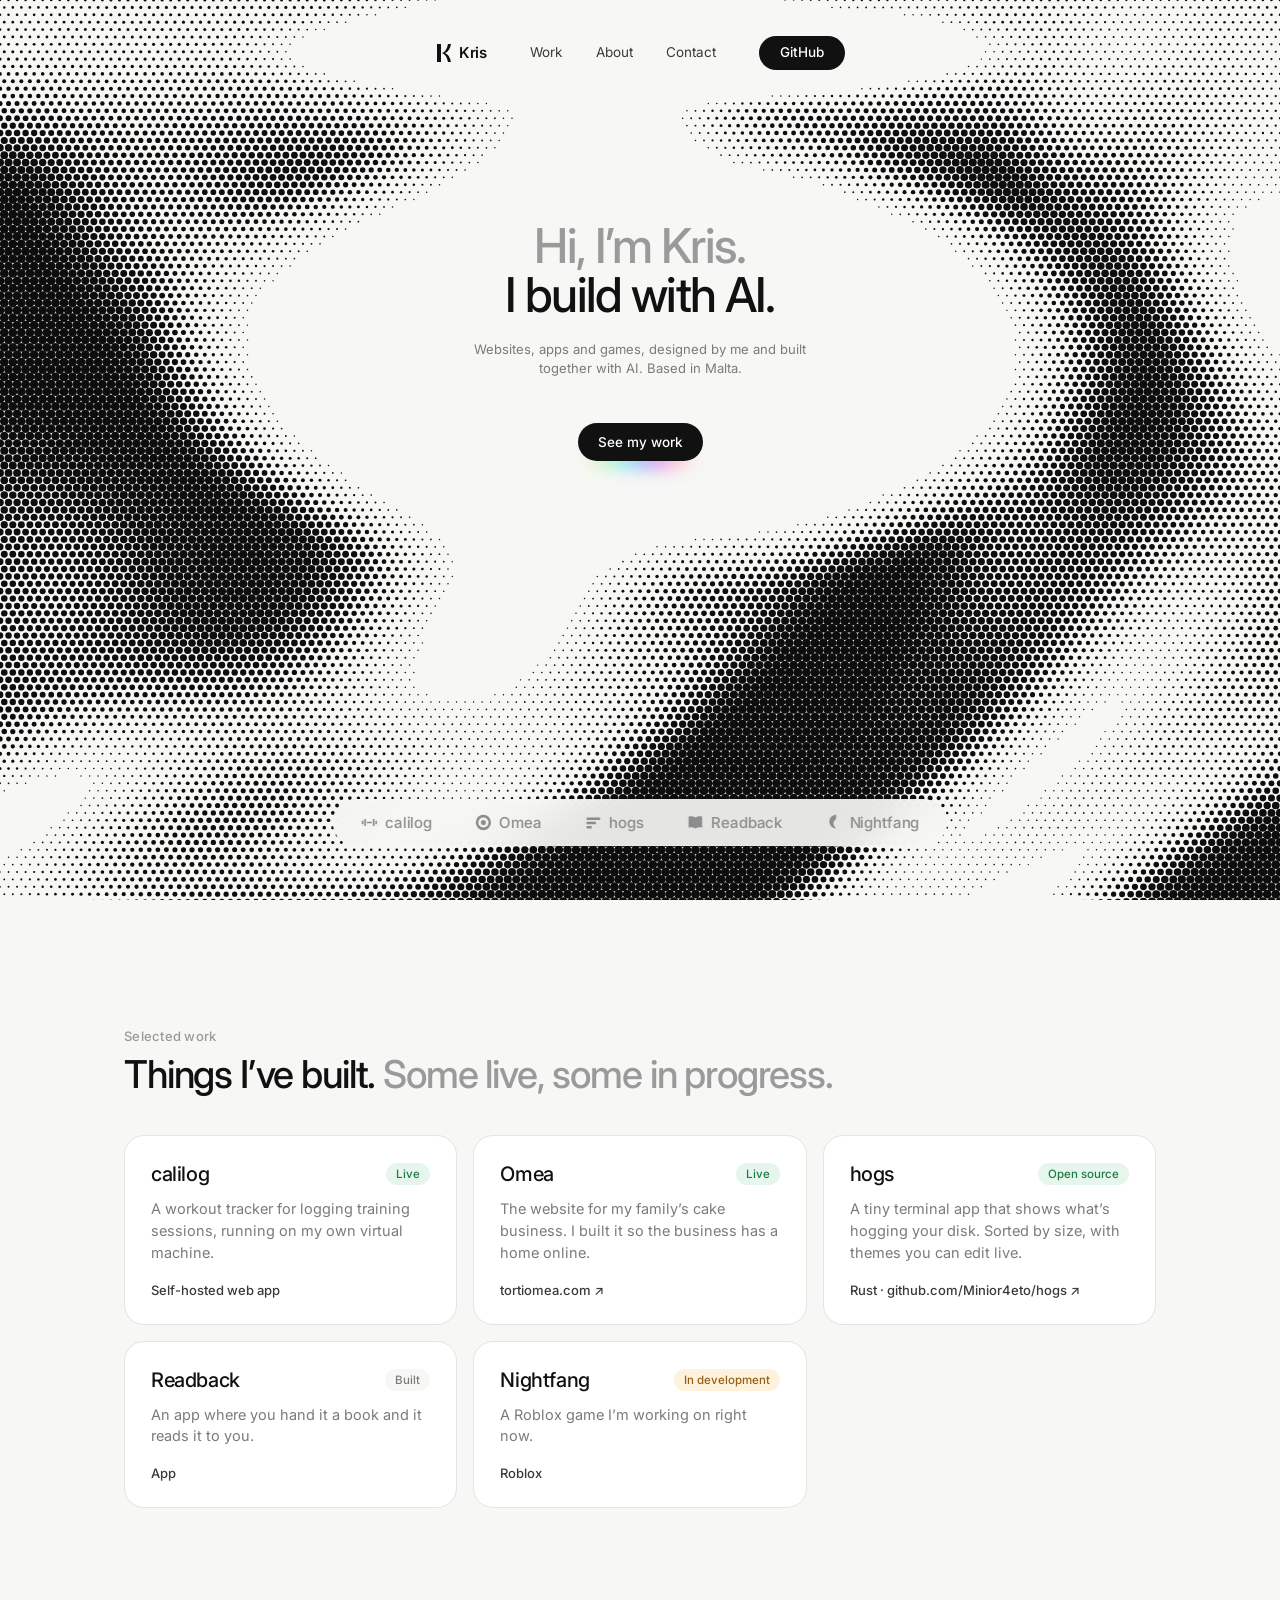
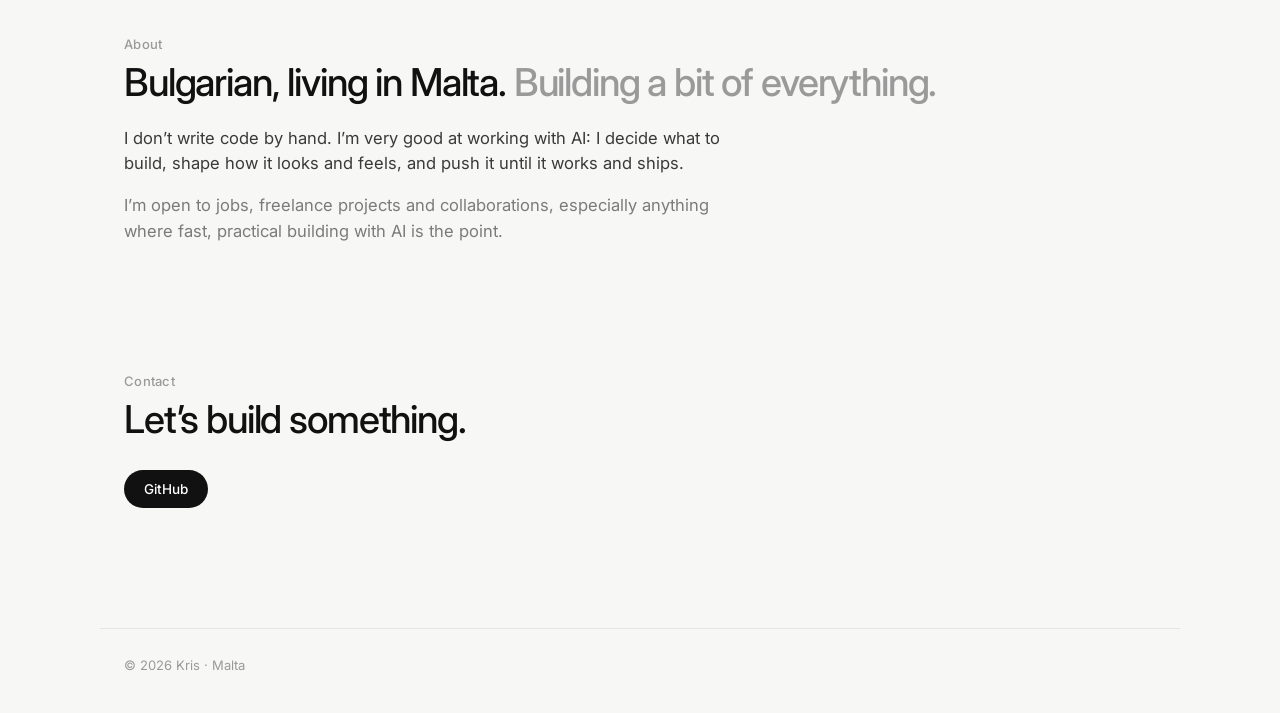
==== index.html @ 2a0b97d4 "Add portfolio landing page Co-Authored-By: Claude Sonnet 5.5 <noreply@anthropic.com> Claude-Session:" ====
<!doctype html>
<html lang="en">
  <head>
    <meta charset="UTF-8" />
    <meta name="viewport" content="width=device-width, initial-scale=1" />
    <meta name="theme-color" content="#f7f7f5" />
    <meta name="description" content="Kris builds websites, apps and games by directing AI. Based in Malta. Projects: calilog, Omea, hogs, Readback, Nightfang." />
    <title>Kris — I build things with AI</title>
    <link rel="preconnect" href="https://fonts.googleapis.com" />
    <link rel="preconnect" href="https://fonts.gstatic.com" crossorigin />
    <link href="https://fonts.googleapis.com/css2?family=Inter:wght@400;500;600&display=swap" rel="stylesheet" />
    <style>
      :root {
        --bg: #f7f7f5;
        --ink: #111111;
        --mute: #9a9a9a;
        --sub: #7b7b7b;
        --line: #e4e4e0;
        --card: #ffffff;
        --dot: #0d0d0d;
      }

      * { box-sizing: border-box; margin: 0; padding: 0; }
      html { scroll-behavior: smooth; }
      body {
        min-width: 320px;
        background: var(--bg);
        color: var(--ink);
        font-family: "Inter", system-ui, sans-serif;
        -webkit-font-smoothing: antialiased;
        text-rendering: optimizeLegibility;
      }
      a { color: inherit; }

      /* ---------- HERO ---------- */
      .hero {
        position: relative;
        height: 100vh;
        min-height: 660px;
        overflow: hidden;
        isolation: isolate;
        background: var(--bg);
      }

      #dots {
        position: absolute;
        inset: 0;
        z-index: 0;
        display: block;
        width: 100%;
        height: 100%;
        pointer-events: none;
      }

      .nav, .copy, .logos { position: relative; z-index: 3; }

      .nav {
        display: flex;
        align-items: center;
        justify-content: center;
        gap: clamp(18px, 2.6vw, 40px);
        padding: 36px 24px 0;
        font-size: 13.5px;
        line-height: 1;
      }

      .brand {
        display: inline-flex;
        align-items: center;
        gap: 8px;
        margin-right: 10px;
        font-size: 15px;
        font-weight: 600;
        letter-spacing: -.01em;
        text-decoration: none;
        white-space: nowrap;
      }
      .brand-mark { width: 16px; height: 18px; fill: currentColor; }

      .nav-links { display: flex; align-items: center; gap: clamp(18px, 2.6vw, 40px); }
      .nav-links a, .pill-link {
        color: #3a3a3a;
        text-decoration: none;
        transition: color .2s ease;
        white-space: nowrap;
      }
      .nav-links a:hover { color: #000; }

      .pill-link {
        margin-left: 10px;
        padding: 10px 21px;
        border-radius: 999px;
        background: var(--ink);
        color: #fff;
        font-weight: 500;
        transition: transform .25s ease, background .25s ease;
      }
      .pill-link:hover { transform: translateY(-1px); background: #000; color: #fff; }

      .copy {
        position: absolute;
        top: 24.5%;
        left: 50%;
        width: min(92vw, 720px);
        transform: translateX(-50%);
        text-align: center;
      }

      h1 {
        font-size: clamp(38px, 3.75vw, 68px);
        font-weight: 500;
        letter-spacing: -.035em;
        line-height: 1.04;
      }
      h1 span { display: block; }
      h1 .muted { color: var(--mute); }

      .subline {
        max-width: 360px;
        margin: 20px auto 0;
        color: var(--sub);
        font-size: clamp(13px, 1.02vw, 15.5px);
        line-height: 1.4;
      }

      .cta {
        position: relative;
        display: inline-block;
        margin-top: clamp(34px, 3.6vw, 52px);
      }
      .cta::before {
        position: absolute;
        right: 10%; bottom: -6px; left: 10%;
        height: 16px;
        border-radius: 50%;
        background: linear-gradient(90deg, #ffcf5a, #7dffa8, #5ad7ff, #9b7bff, #ff6fd8, #ffb36b);
        content: "";
        filter: blur(9px);
        opacity: .85;
        transition: bottom .3s ease, filter .3s ease, opacity .3s ease;
      }
      .cta a {
        position: relative;
        display: inline-flex;
        align-items: center;
        justify-content: center;
        padding: 11px 20px;
        border-radius: 999px;
        background: var(--ink);
        color: #fff;
        font-size: 13.5px;
        font-weight: 500;
        text-decoration: none;
        transition: transform .3s ease, background .3s ease;
      }
      .cta:hover::before { bottom: -9px; filter: blur(12px); opacity: 1; }
      .cta:hover a { transform: translateY(-1px); background: #000; }

      .logos {
        position: absolute;
        bottom: clamp(28px, 6vh, 64px);
        left: 50%;
        transform: translateX(-50%);
        width: max-content;
        max-width: 92vw;
        display: flex;
        flex-wrap: wrap;
        align-items: center;
        justify-content: center;
        gap: 14px clamp(22px, 3.4vw, 48px);
        padding: 14px 28px;
        border-radius: 999px;
        background: rgba(247, 247, 245, .92);
        -webkit-backdrop-filter: blur(6px);
        backdrop-filter: blur(6px);
        color: #8d8d8d;
        font-size: clamp(14px, 1.18vw, 17px);
        font-weight: 500;
        letter-spacing: -.01em;
      }
      .logo-item {
        display: inline-flex;
        align-items: center;
        gap: 7px;
        white-space: nowrap;
        text-decoration: none;
        transition: color .2s ease;
      }
      .logo-item:hover { color: var(--ink); }
      .logo-item svg { width: 17px; height: 17px; fill: currentColor; }

      /* ---------- SECTIONS ---------- */
      section.block {
        max-width: 1080px;
        margin: 0 auto;
        padding: clamp(72px, 10vw, 128px) 24px 0;
      }
      .eyebrow {
        color: var(--mute);
        font-size: 13px;
        font-weight: 500;
        letter-spacing: .02em;
      }
      h2 {
        margin-top: 10px;
        font-size: clamp(28px, 3vw, 44px);
        font-weight: 500;
        letter-spacing: -.03em;
        line-height: 1.08;
      }
      h2 .muted { color: var(--mute); }

      .grid {
        display: grid;
        grid-template-columns: repeat(auto-fill, minmax(300px, 1fr));
        gap: 16px;
        margin-top: 40px;
      }
      .card {
        display: flex;
        flex-direction: column;
        gap: 12px;
        padding: 26px;
        border: 1px solid var(--line);
        border-radius: 20px;
        background: var(--card);
        text-decoration: none;
        transition: transform .25s ease, border-color .25s ease, box-shadow .25s ease;
      }
      a.card:hover { transform: translateY(-3px); border-color: #cfcfca; box-shadow: 0 14px 30px -18px rgba(0,0,0,.25); }
      .card-top { display: flex; align-items: center; justify-content: space-between; gap: 12px; }
      .card h3 { font-size: 20px; font-weight: 500; letter-spacing: -.02em; }
      .tag {
        padding: 4px 10px;
        border-radius: 999px;
        background: var(--bg);
        color: var(--sub);
        font-size: 11.5px;
        font-weight: 500;
        white-space: nowrap;
      }
      .tag.live { background: #e6f6ec; color: #1f7a45; }
      .tag.wip { background: #fff2dc; color: #946014; }
      .card p { color: var(--sub); font-size: 14.5px; line-height: 1.5; }
      .card .meta { margin-top: auto; padding-top: 6px; color: #3a3a3a; font-size: 13px; font-weight: 500; }

      .about-text {
        max-width: 620px;
        margin-top: 22px;
        color: #3a3a3a;
        font-size: clamp(16px, 1.3vw, 19px);
        line-height: 1.55;
      }
      .about-text + .about-text { margin-top: 16px; color: var(--sub); }

      .contact-row { display: flex; flex-wrap: wrap; gap: 12px; margin-top: 30px; }
      .contact-row a {
        padding: 11px 20px;
        border-radius: 999px;
        background: var(--ink);
        color: #fff;
        font-size: 13.5px;
        font-weight: 500;
        text-decoration: none;
        transition: transform .25s ease;
      }
      .contact-row a:hover { transform: translateY(-1px); }
      .contact-row a.ghost { background: transparent; color: var(--ink); border: 1px solid #cfcfca; }

      footer {
        max-width: 1080px;
        margin: clamp(72px, 10vw, 120px) auto 0;
        padding: 28px 24px 40px;
        border-top: 1px solid var(--line);
        color: var(--mute);
        font-size: 13px;
      }

      @media (max-width: 760px) {
        .hero { min-height: 620px; }
        .nav { justify-content: space-between; padding: 22px 18px 0; }
        .nav-links { display: none; }
        .brand { margin-right: 0; }
        .pill-link { margin-left: 0; }
        .copy { top: 20%; }
        .logos { gap: 10px 20px; font-size: 13px; padding: 12px 20px; border-radius: 22px; }
      }
    </style>
  </head>
  <body>
    <main class="hero" id="top">
      <canvas id="dots" aria-hidden="true"></canvas>

      <nav class="nav" aria-label="Main navigation">
        <a class="brand" href="#top" aria-label="Kris home">
          <svg class="brand-mark" viewBox="0 0 16 18" aria-hidden="true">
            <path d="M2 0h4v18H2zM7 9c3-1 5-4 6-9h3c-1 5-3 8-6 9 3 1 5 4 6 9h-3c-1-5-3-8-6-9z" />
          </svg>
          <span>Kris</span>
        </a>
        <div class="nav-links">
          <a href="#work">Work</a>
          <a href="#about">About</a>
          <a href="#contact">Contact</a>
        </div>
        <a class="pill-link" href="https://github.com/Minior4eto" target="_blank" rel="noopener">GitHub</a>
      </nav>

      <section class="copy" aria-labelledby="hero-title">
        <h1 id="hero-title">
          <span class="muted">Hi, I’m Kris.</span>
          <span>I build with AI.</span>
        </h1>
        <p class="subline">Websites, apps and games, designed by me and built together with AI. Based in Malta.</p>
        <div class="cta">
          <a href="#work">See my work</a>
        </div>
      </section>

      <div class="logos" aria-label="Selected projects">
        <a class="logo-item" href="#calilog">
          <svg viewBox="0 0 20 20" aria-hidden="true"><path d="M1 8h2v4H1zm3-2h2v8H4zm3 3h6v2H7zm7-3h2v8h-2zm3 2h2v4h-2z" /></svg>
          <span>calilog</span>
        </a>
        <a class="logo-item" href="#omea">
          <svg viewBox="0 0 20 20" aria-hidden="true"><path d="M10 1a9 9 0 110 18 9 9 0 010-18zm0 3a6 6 0 100 12 6 6 0 000-12zm0 3a3 3 0 110 6 3 3 0 010-6z" /></svg>
          <span>Omea</span>
        </a>
        <a class="logo-item" href="#hogs">
          <svg viewBox="0 0 20 20" aria-hidden="true"><path d="M2 4h16v3H2zm0 5h11v3H2zm0 5h6v3H2z" /></svg>
          <span>hogs</span>
        </a>
        <a class="logo-item" href="#readback">
          <svg viewBox="0 0 20 20" aria-hidden="true"><path d="M2 3q4-1 8 1v13q-4-2-8-1zm16 0q-4-1-8 1v13q4-2 8-1z" /></svg>
          <span>Readback</span>
        </a>
        <a class="logo-item" href="#nightfang">
          <svg viewBox="0 0 20 20" aria-hidden="true"><path d="M12 1a8 8 0 100 16 9 9 0 01-3-8 8 8 0 003-8z" /></svg>
          <span>Nightfang</span>
        </a>
      </div>
    </main>

    <section class="block" id="work" aria-labelledby="work-title">
      <p class="eyebrow">Selected work</p>
      <h2 id="work-title">Things I’ve built. <span class="muted">Some live, some in progress.</span></h2>

      <div class="grid">
        <article class="card" id="calilog">
          <div class="card-top"><h3>calilog</h3><span class="tag live">Live</span></div>
          <p>A workout tracker for logging training sessions, running on my own virtual machine.</p>
          <span class="meta">Self-hosted web app</span>
        </article>

        <a class="card" id="omea" href="https://tortiomea.com" target="_blank" rel="noopener">
          <div class="card-top"><h3>Omea</h3><span class="tag live">Live</span></div>
          <p>The website for my family’s cake business. I built it so the business has a home online.</p>
          <span class="meta">tortiomea.com ↗</span>
        </a>

        <a class="card" id="hogs" href="https://github.com/Minior4eto/hogs" target="_blank" rel="noopener">
          <div class="card-top"><h3>hogs</h3><span class="tag live">Open source</span></div>
          <p>A tiny terminal app that shows what’s hogging your disk. Sorted by size, with themes you can edit live.</p>
          <span class="meta">Rust · github.com/Minior4eto/hogs ↗</span>
        </a>

        <article class="card" id="readback">
          <div class="card-top"><h3>Readback</h3><span class="tag">Built</span></div>
          <p>An app where you hand it a book and it reads it to you.</p>
          <span class="meta">App</span>
        </article>

        <article class="card" id="nightfang">
          <div class="card-top"><h3>Nightfang</h3><span class="tag wip">In development</span></div>
          <p>A Roblox game I’m working on right now.</p>
          <span class="meta">Roblox</span>
        </article>
      </div>
    </section>

    <section class="block" id="about" aria-labelledby="about-title">
      <p class="eyebrow">About</p>
      <h2 id="about-title">Bulgarian, living in Malta. <span class="muted">Building a bit of everything.</span></h2>
      <p class="about-text">I don’t write code by hand. I’m very good at working with AI: I decide what to build, shape how it looks and feels, and push it until it works and ships.</p>
      <p class="about-text">I’m open to jobs, freelance projects and collaborations, especially anything where fast, practical building with AI is the point.</p>
    </section>

    <section class="block" id="contact" aria-labelledby="contact-title">
      <p class="eyebrow">Contact</p>
      <h2 id="contact-title">Let’s build something.</h2>
      <div class="contact-row">
        <a href="https://github.com/Minior4eto" target="_blank" rel="noopener">GitHub</a>
        <!-- Add your email here when ready, for example:
        <a class="ghost" href="mailto:you@example.com">Email me</a> -->
      </div>
    </section>

    <footer>© <span id="year"></span> Kris · Malta</footer>

    <script>
      document.getElementById('year').textContent = new Date().getFullYear();
    </script>
    <script>
      (() => {
        const canvas = document.getElementById('dots');
        const ctx = canvas.getContext('2d');
        const LOOP = 24; // seconds; every wave uses whole multiples of this, so the loop is seamless
        const TAU = Math.PI * 2;

        let W = 0, H = 0, dpr = 1, step = 8, rowStep = 7, cols = 0, rows = 0, maxR = 3.4;
        const pointer = { x: -9999, y: -9999, on: false };

        const clamp = (n, a, b) => Math.max(a, Math.min(b, n));
        const smooth = (a, b, x) => { const t = clamp((x - a) / (b - a), 0, 1); return t * t * (3 - 2 * t); };

        function resize() {
          const rect = canvas.getBoundingClientRect();
          W = Math.max(1, Math.round(rect.width));
          H = Math.max(1, Math.round(rect.height));
          dpr = Math.min(2, window.devicePixelRatio || 1);
          canvas.width = Math.round(W * dpr);
          canvas.height = Math.round(H * dpr);
          step = Math.max(7, W / 150);       // dot spacing (bigger = chunkier dots)
          rowStep = step * .866;             // staggered rows give a honeycomb feel
          maxR = step * .52;                 // biggest dot size
          cols = Math.ceil(W / step) + 1;
          rows = Math.ceil(H / rowStep) + 1;
        }

        function render(time) {
          const a = TAU * (((time % LOOP) + LOOP) % LOOP) / LOOP;
          ctx.setTransform(dpr, 0, 0, dpr, 0, 0);
          ctx.fillStyle = '#f7f7f5';
          ctx.fillRect(0, 0, W, H);
          ctx.fillStyle = '#0d0d0d';

          const aspect = W / H;
          const portrait = H > W;
          // clear zone around the headline so the text stays readable (centre, half-width, half-height)
          const qy = portrait ? .33 : .39;
          const qrx = portrait ? W * .62 : Math.min(W * .30, 430);
          const qry = (portrait ? .17 : .21) * H;

          for (let j = 0; j < rows; j += 1) {
            const y = j * rowStep;
            const ny = y / H;
            const env = .35 + .65 * smooth(.04, .22, ny);   // a little lighter right behind the nav
            const offset = (j % 2) * step * .5;
            for (let i = 0; i < cols; i += 1) {
              const x = i * step + offset;
              const nx = (x / W - .5) * aspect;

              // domain warp makes the bands bend and flow instead of sliding in straight lines
              const wx = nx + .20 * Math.sin(ny * 5 + a);
              const wy = ny + .12 * Math.sin(nx * 4 - a);
              const band =
                .55 * Math.sin(wx * 6 + wy * 5 - a * 2) +
                .30 * Math.sin(wx * 11 - wy * 3 + a * 3) +
                .15 * Math.sin((wx + wy) * 19 - a * 4);
              let v = smooth(-.15, .85, band * .5 + .5 + (band > 0 ? .0 : 0));
              const qd = Math.hypot((x - W / 2) / qrx, (y - qy * H) / qry);
              const nd = Math.hypot((x - W / 2) / (portrait ? W * .6 : 320), (y - 52) / 46);   // clear zone behind the nav
              v = Math.pow(v, 1.15) * env * smooth(.85, 1.35, qd) * smooth(.8, 1.4, nd);

              if (pointer.on) {
                const dx = x - pointer.x, dy = y - pointer.y;
                v += .55 * Math.exp(-(dx * dx + dy * dy) / (2 * 90 * 90)) * env * smooth(.85, 1.35, qd) * smooth(.8, 1.4, nd);
              }

              const r = maxR * clamp(v, 0, 1);
              if (r < .7) continue;
              ctx.beginPath();
              ctx.arc(x, y, r, 0, TAU);
              ctx.fill();
            }
          }
        }

        const still = window.matchMedia('(prefers-reduced-motion: reduce)').matches;
        window.addEventListener('resize', () => { resize(); if (still) render(8); }, { passive: true });
        window.addEventListener('pointermove', (e) => {
          const rect = canvas.getBoundingClientRect();
          pointer.x = e.clientX - rect.left;
          pointer.y = e.clientY - rect.top;
          pointer.on = pointer.y >= 0 && pointer.y <= rect.height;
        }, { passive: true });
        window.addEventListener('pointerleave', () => { pointer.on = false; });

        resize();
        const start = performance.now();
        const frame = (now) => {
          render((now - start) / 1000);
          window.requestAnimationFrame(frame);
        };
        window.__render = render;
        if (still) render(8); else window.requestAnimationFrame(frame);
      })();
    </script>
  </body>
</html>
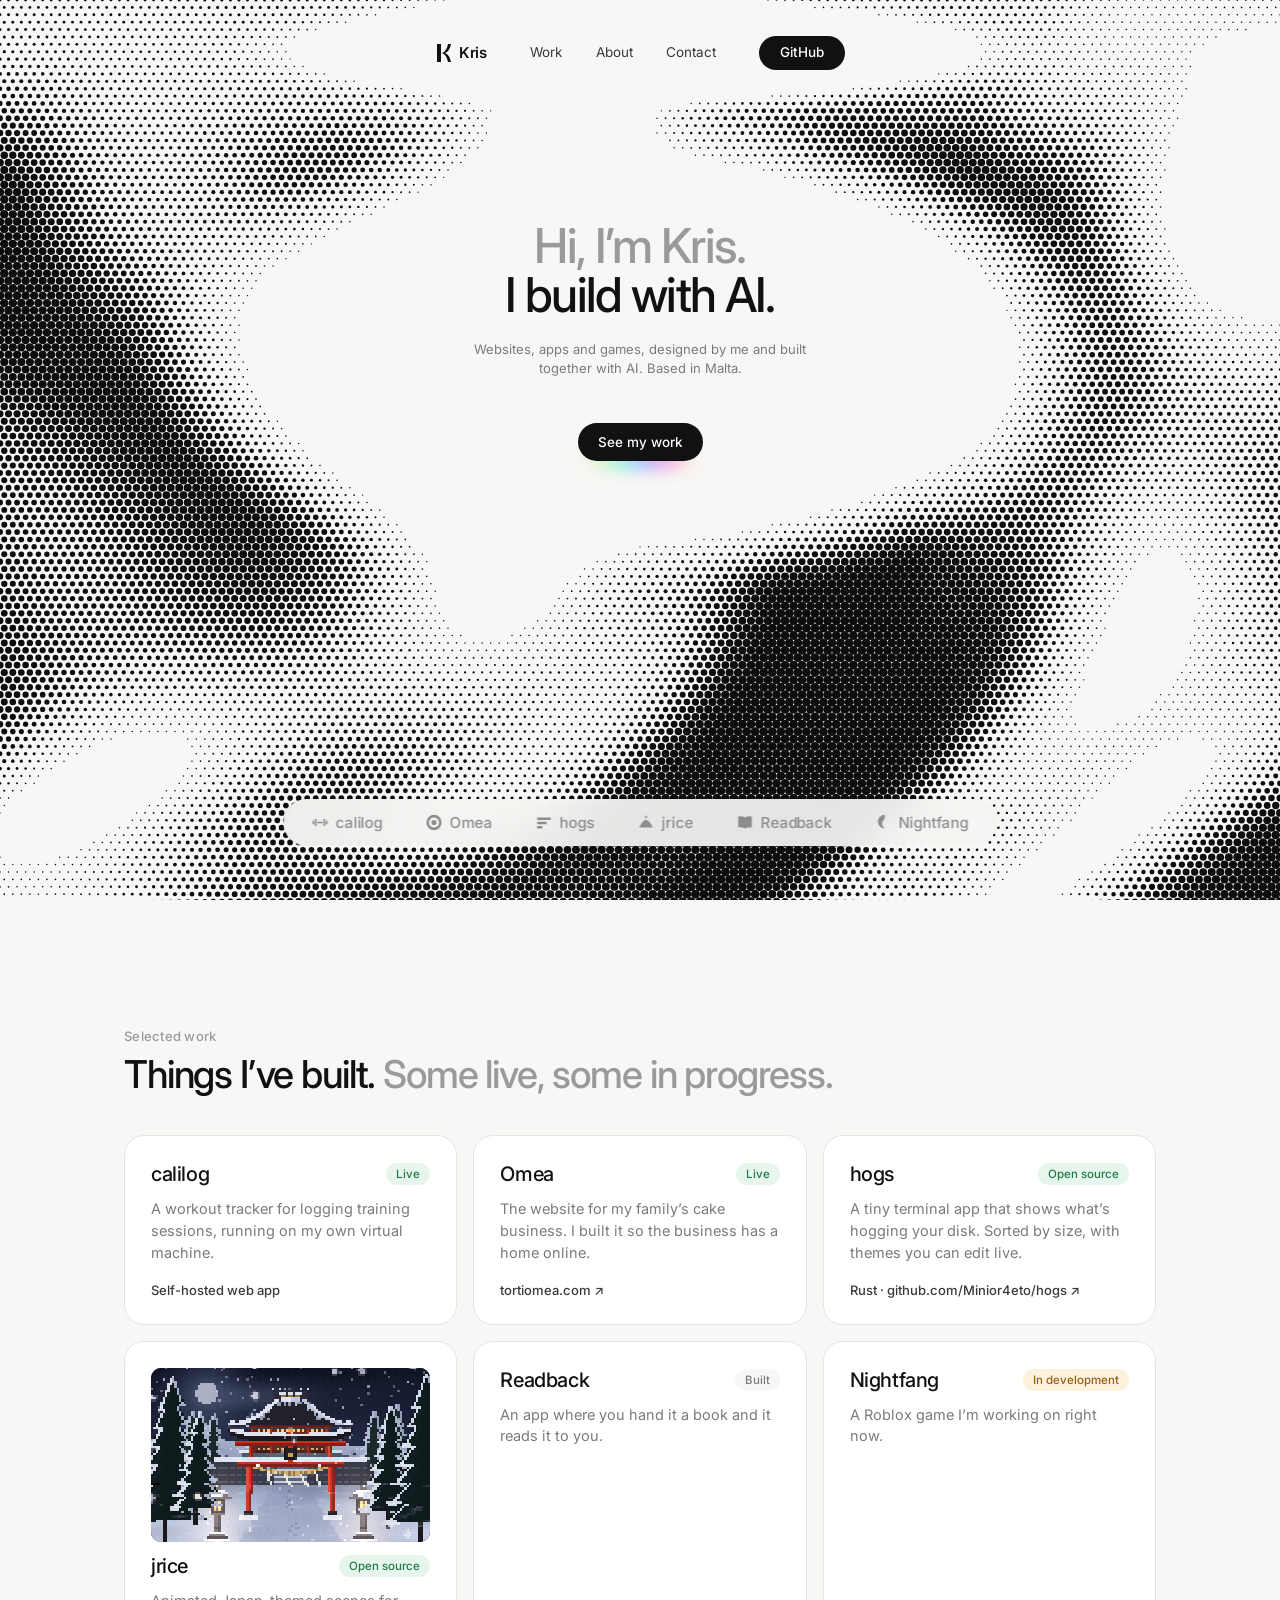
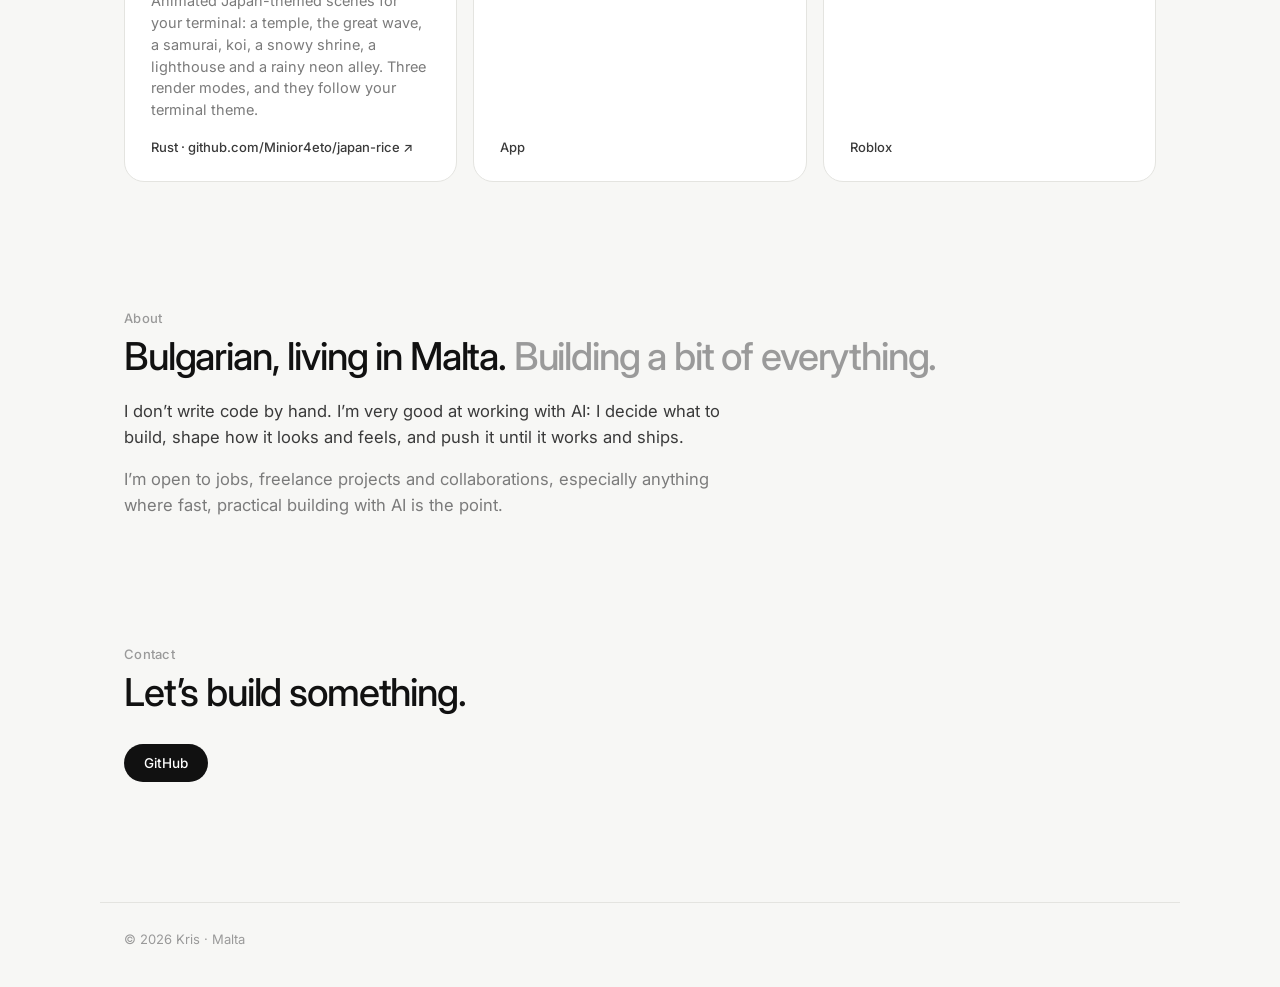
==== commit 21e70141: "Add jrice project card with animated preview" ====
--- a/index.html
+++ b/index.html
@@ -4,7 +4,7 @@
     <meta charset="UTF-8" />
     <meta name="viewport" content="width=device-width, initial-scale=1" />
     <meta name="theme-color" content="#f7f7f5" />
-    <meta name="description" content="Kris builds websites, apps and games by directing AI. Based in Malta. Projects: calilog, Omea, hogs, Readback, Nightfang." />
+    <meta name="description" content="Kris builds websites, apps and games by directing AI. Based in Malta. Projects: calilog, Omea, hogs, jrice, Readback, Nightfang." />
     <title>Kris — I build things with AI</title>
     <link rel="preconnect" href="https://fonts.googleapis.com" />
     <link rel="preconnect" href="https://fonts.gstatic.com" crossorigin />
@@ -229,6 +229,7 @@
       }
       a.card:hover { transform: translateY(-3px); border-color: #cfcfca; box-shadow: 0 14px 30px -18px rgba(0,0,0,.25); }
       .card-top { display: flex; align-items: center; justify-content: space-between; gap: 12px; }
+      .card .thumb { width: 100%; height: auto; border-radius: 10px; display: block; image-rendering: pixelated; background: #0b0c14; }
       .card h3 { font-size: 20px; font-weight: 500; letter-spacing: -.02em; }
       .tag {
         padding: 4px 10px;
@@ -330,6 +331,10 @@
           <svg viewBox="0 0 20 20" aria-hidden="true"><path d="M2 4h16v3H2zm0 5h11v3H2zm0 5h6v3H2z" /></svg>
           <span>hogs</span>
         </a>
+        <a class="logo-item" href="#jrice">
+          <svg viewBox="0 0 20 20" aria-hidden="true"><path d="M2 16q4-9 8-9t8 9zM9 2h2v3H9z" /></svg>
+          <span>jrice</span>
+        </a>
         <a class="logo-item" href="#readback">
           <svg viewBox="0 0 20 20" aria-hidden="true"><path d="M2 3q4-1 8 1v13q-4-2-8-1zm16 0q-4-1-8 1v13q4-2 8-1z" /></svg>
           <span>Readback</span>
@@ -362,6 +367,13 @@
           <div class="card-top"><h3>hogs</h3><span class="tag live">Open source</span></div>
           <p>A tiny terminal app that shows what’s hogging your disk. Sorted by size, with themes you can edit live.</p>
           <span class="meta">Rust · github.com/Minior4eto/hogs ↗</span>
+        </a>
+
+        <a class="card" id="jrice" href="https://github.com/Minior4eto/japan-rice" target="_blank" rel="noopener">
+          <img class="thumb" src="assets/jrice.gif" alt="Animated snowy shrine drawn in a terminal" loading="lazy" width="480" height="300" />
+          <div class="card-top"><h3>jrice</h3><span class="tag live">Open source</span></div>
+          <p>Animated Japan-themed scenes for your terminal: a temple, the great wave, a samurai, koi, a snowy shrine, a lighthouse and a rainy neon alley. Three render modes, and they follow your terminal theme.</p>
+          <span class="meta">Rust · github.com/Minior4eto/japan-rice ↗</span>
         </a>
 
         <article class="card" id="readback">
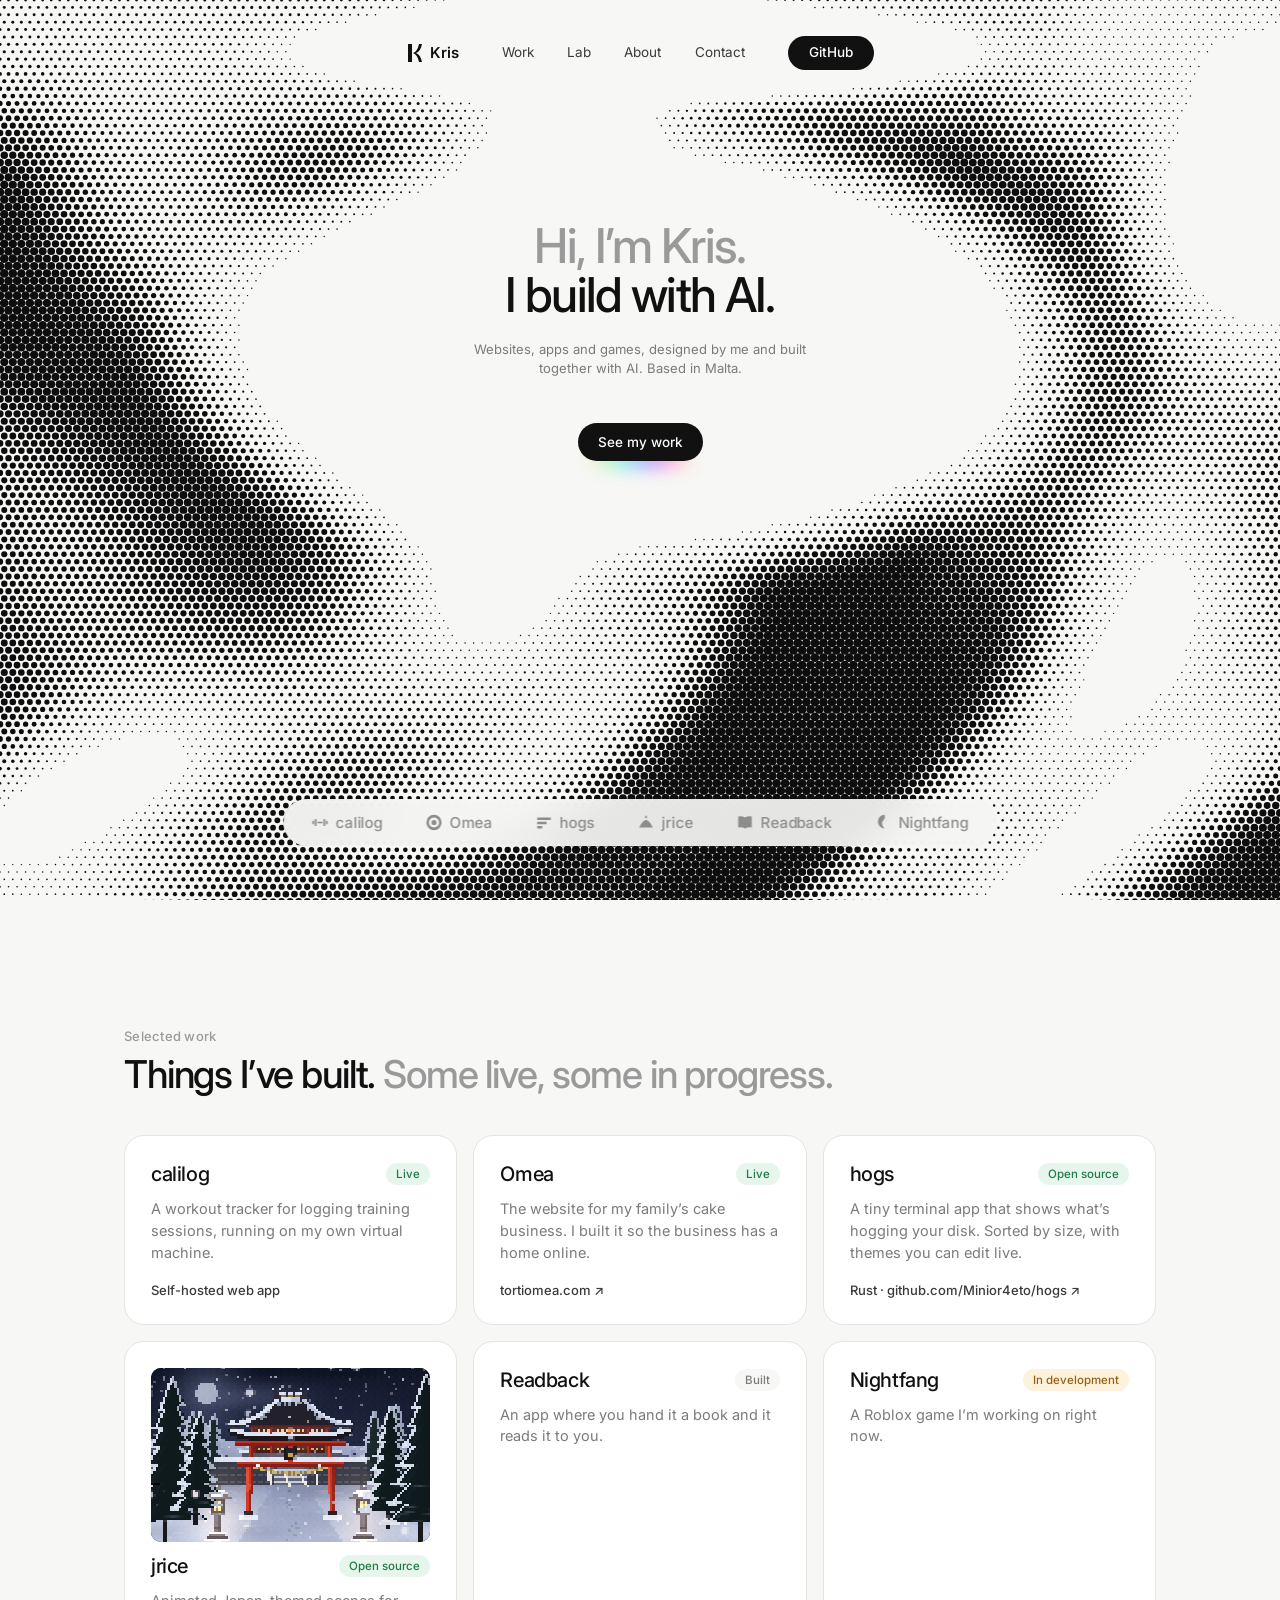
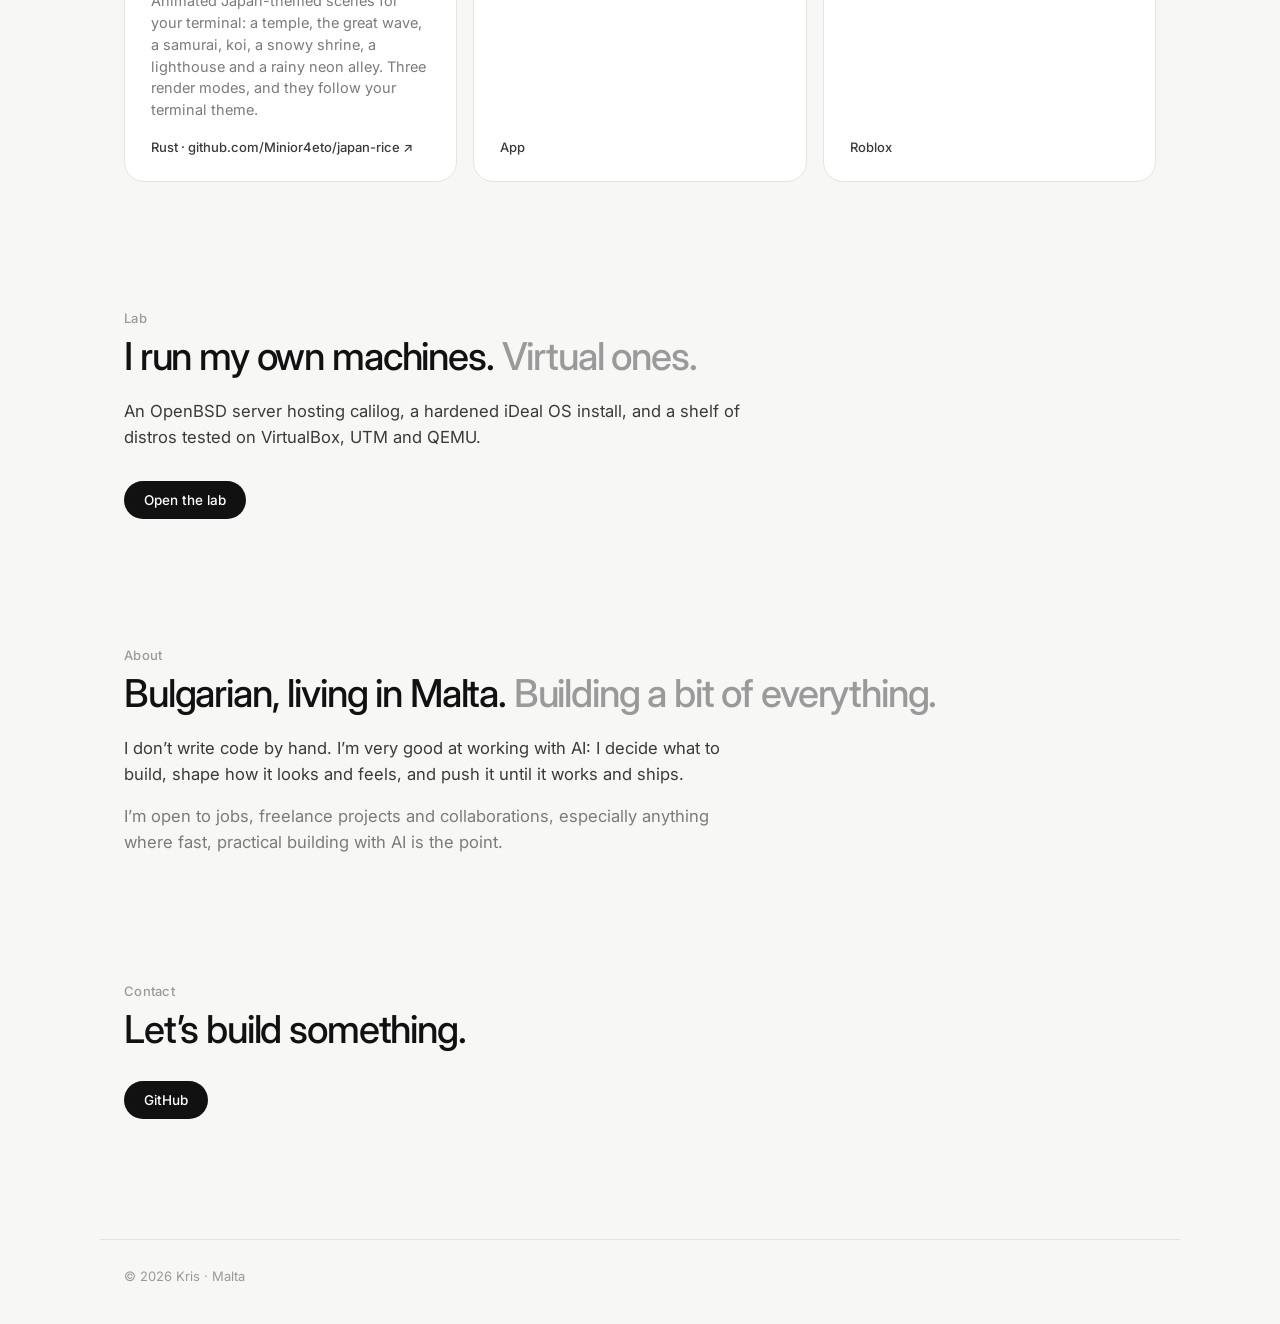
==== commit 9b52af2c: "Add Lab page for virtual machine setup New lab.html covering the VM stack (VirtualBox, UTM, QEMU + v" ====
--- a/index.html
+++ b/index.html
@@ -301,6 +301,7 @@
         </a>
         <div class="nav-links">
           <a href="#work">Work</a>
+          <a href="lab.html">Lab</a>
           <a href="#about">About</a>
           <a href="#contact">Contact</a>
         </div>
@@ -387,6 +388,15 @@
           <p>A Roblox game I’m working on right now.</p>
           <span class="meta">Roblox</span>
         </article>
+      </div>
+    </section>
+
+    <section class="block" id="lab" aria-labelledby="lab-title">
+      <p class="eyebrow">Lab</p>
+      <h2 id="lab-title">I run my own machines. <span class="muted">Virtual ones.</span></h2>
+      <p class="about-text">An OpenBSD server hosting calilog, a hardened iDeal OS install, and a shelf of distros tested on VirtualBox, UTM and QEMU.</p>
+      <div class="contact-row">
+        <a href="lab.html">Open the lab</a>
       </div>
     </section>
 
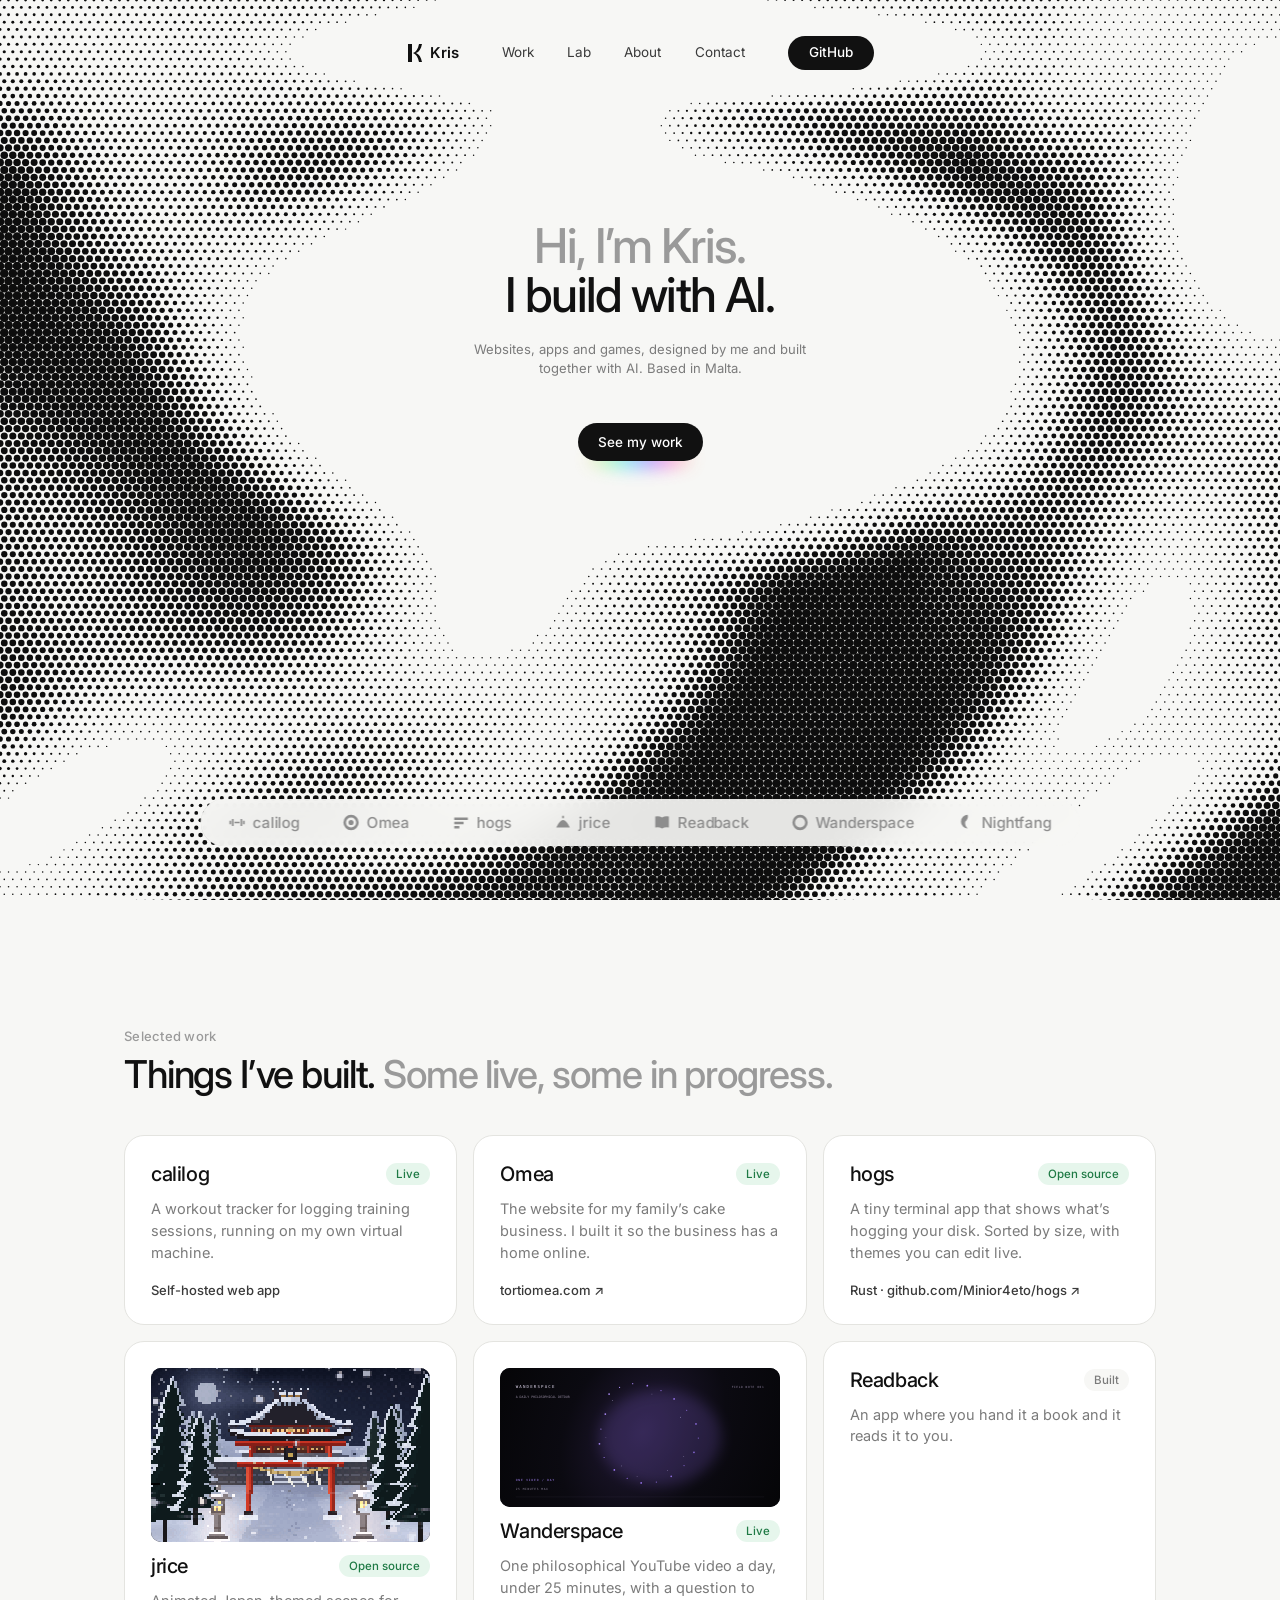
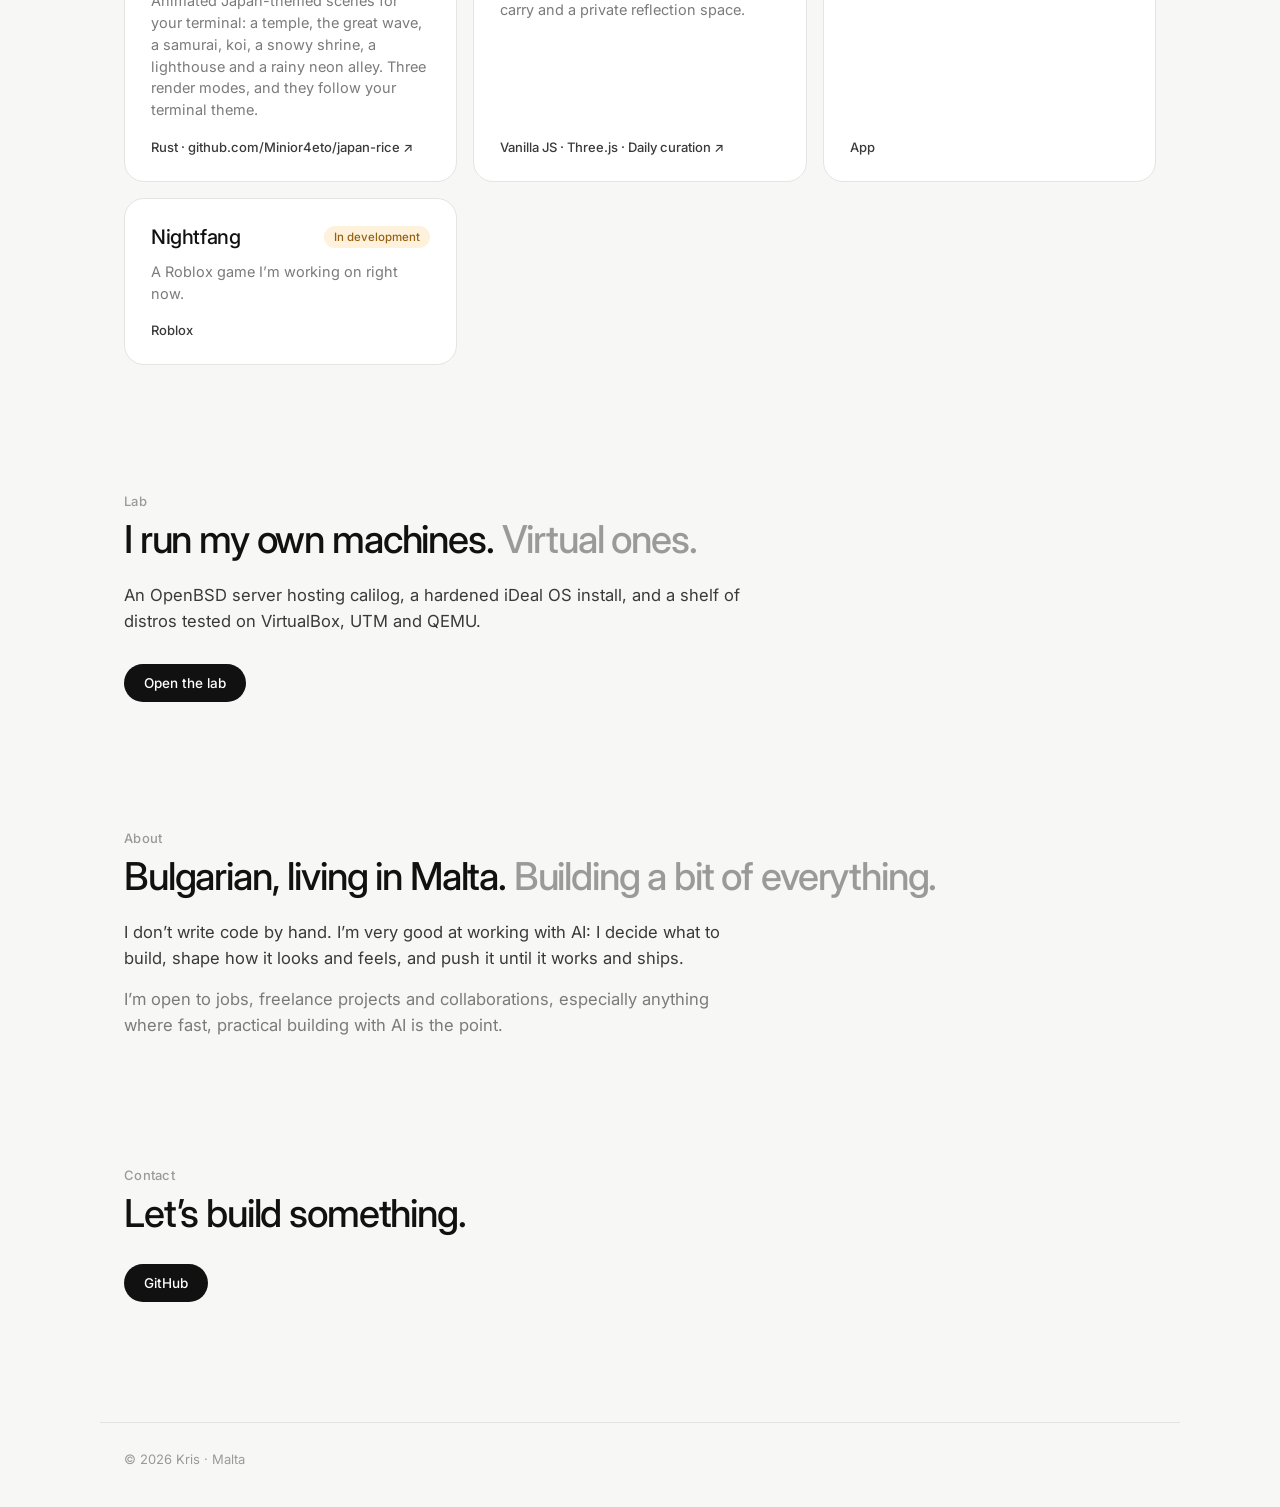
==== commit da885c30: "Add Wanderspace daily philosophy app" ====
--- a/index.html
+++ b/index.html
@@ -4,7 +4,7 @@
     <meta charset="UTF-8" />
     <meta name="viewport" content="width=device-width, initial-scale=1" />
     <meta name="theme-color" content="#f7f7f5" />
-    <meta name="description" content="Kris builds websites, apps and games by directing AI. Based in Malta. Projects: calilog, Omea, hogs, jrice, Readback, Nightfang." />
+    <meta name="description" content="Kris builds websites, apps and games by directing AI. Based in Malta. Projects: calilog, Omea, hogs, jrice, Wanderspace, Readback, Nightfang." />
     <title>Kris — I build things with AI</title>
     <link rel="preconnect" href="https://fonts.googleapis.com" />
     <link rel="preconnect" href="https://fonts.gstatic.com" crossorigin />
@@ -340,6 +340,10 @@
           <svg viewBox="0 0 20 20" aria-hidden="true"><path d="M2 3q4-1 8 1v13q-4-2-8-1zm16 0q-4-1-8 1v13q4-2 8-1z" /></svg>
           <span>Readback</span>
         </a>
+        <a class="logo-item" href="#wanderspace">
+          <svg viewBox="0 0 20 20" aria-hidden="true"><path d="M10 1a9 9 0 100 18 9 9 0 000-18zm0 3a6 6 0 110 12 6 6 0 010-12z" /></svg>
+          <span>Wanderspace</span>
+        </a>
         <a class="logo-item" href="#nightfang">
           <svg viewBox="0 0 20 20" aria-hidden="true"><path d="M12 1a8 8 0 100 16 9 9 0 01-3-8 8 8 0 003-8z" /></svg>
           <span>Nightfang</span>
@@ -375,6 +379,13 @@
           <div class="card-top"><h3>jrice</h3><span class="tag live">Open source</span></div>
           <p>Animated Japan-themed scenes for your terminal: a temple, the great wave, a samurai, koi, a snowy shrine, a lighthouse and a rainy neon alley. Three render modes, and they follow your terminal theme.</p>
           <span class="meta">Rust · github.com/Minior4eto/japan-rice ↗</span>
+        </a>
+
+        <a class="card" id="wanderspace" href="wanderspace/">
+          <img class="thumb" src="assets/wanderspace.svg" alt="Wanderspace — lavender particles on a dark field" loading="lazy" width="480" height="240" />
+          <div class="card-top"><h3>Wanderspace</h3><span class="tag live">Live</span></div>
+          <p>One philosophical YouTube video a day, under 25 minutes, with a question to carry and a private reflection space.</p>
+          <span class="meta">Vanilla JS · Three.js · Daily curation ↗</span>
         </a>
 
         <article class="card" id="readback">
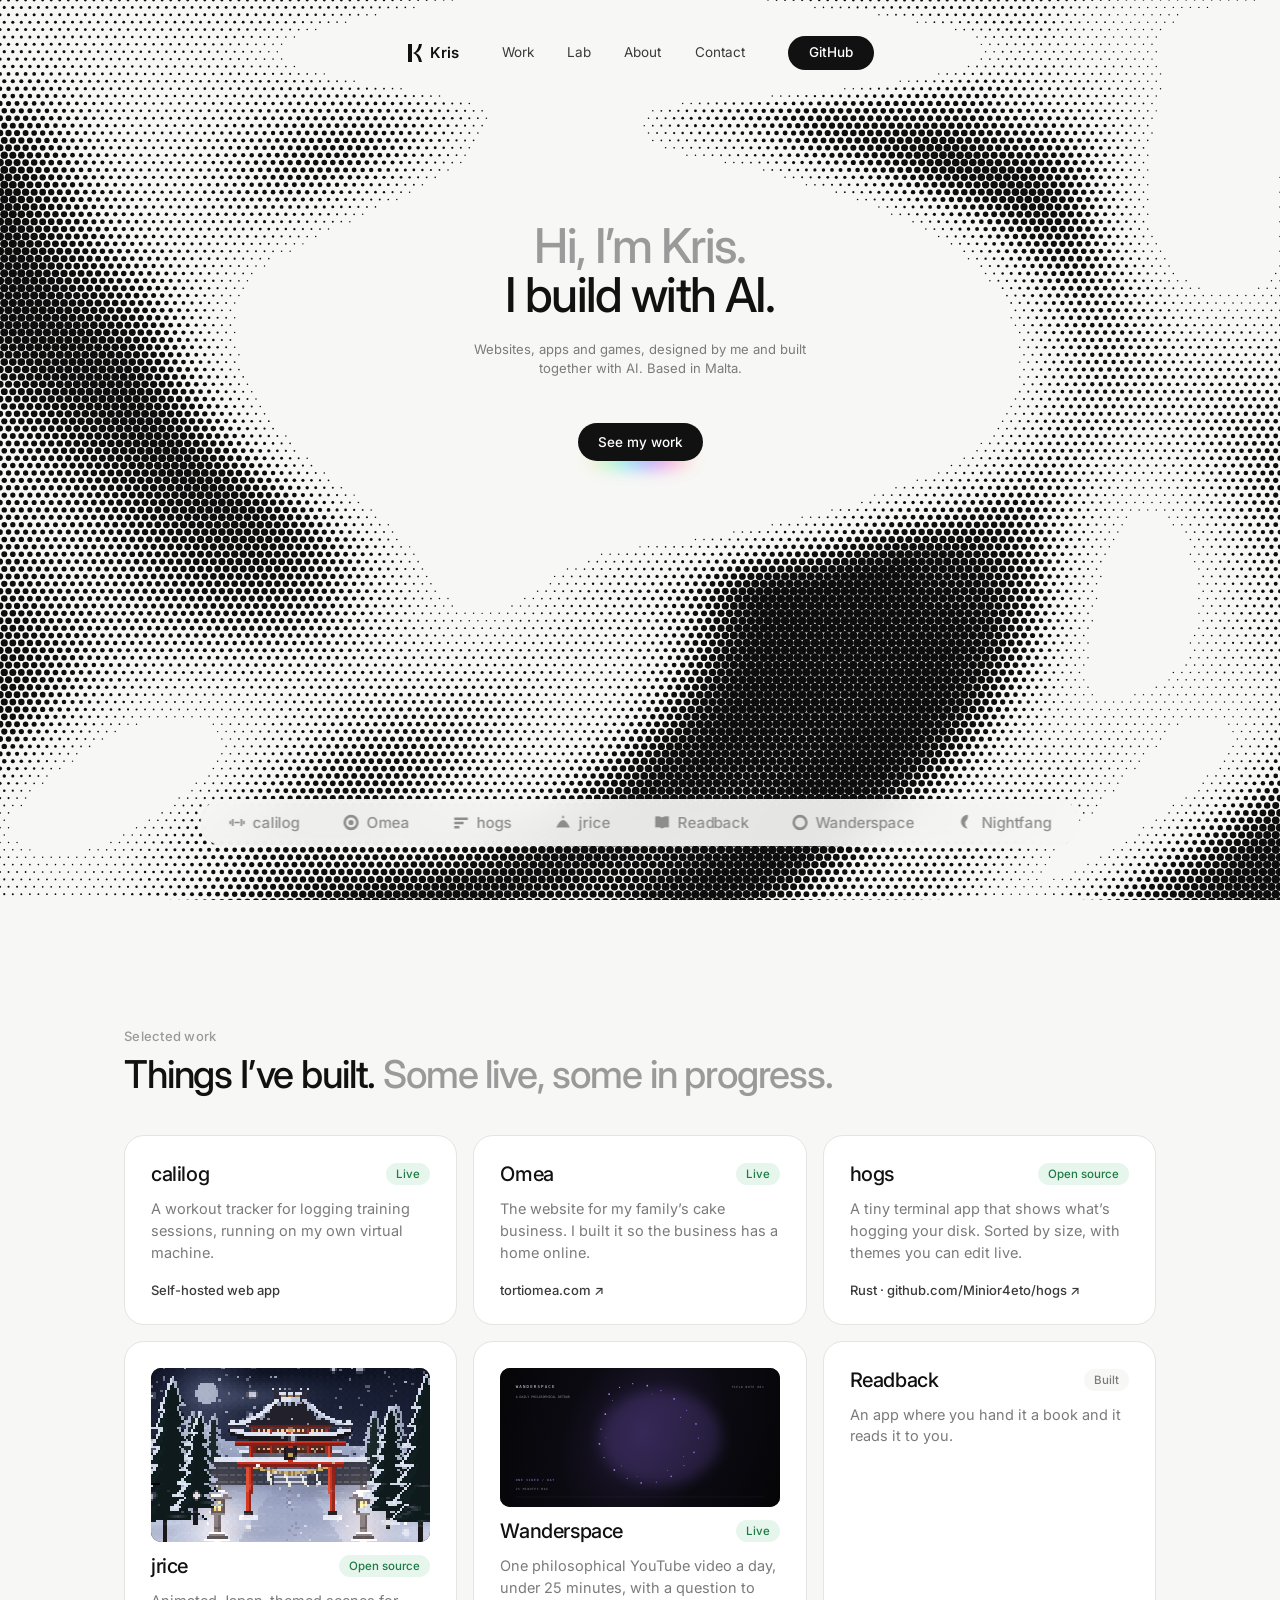
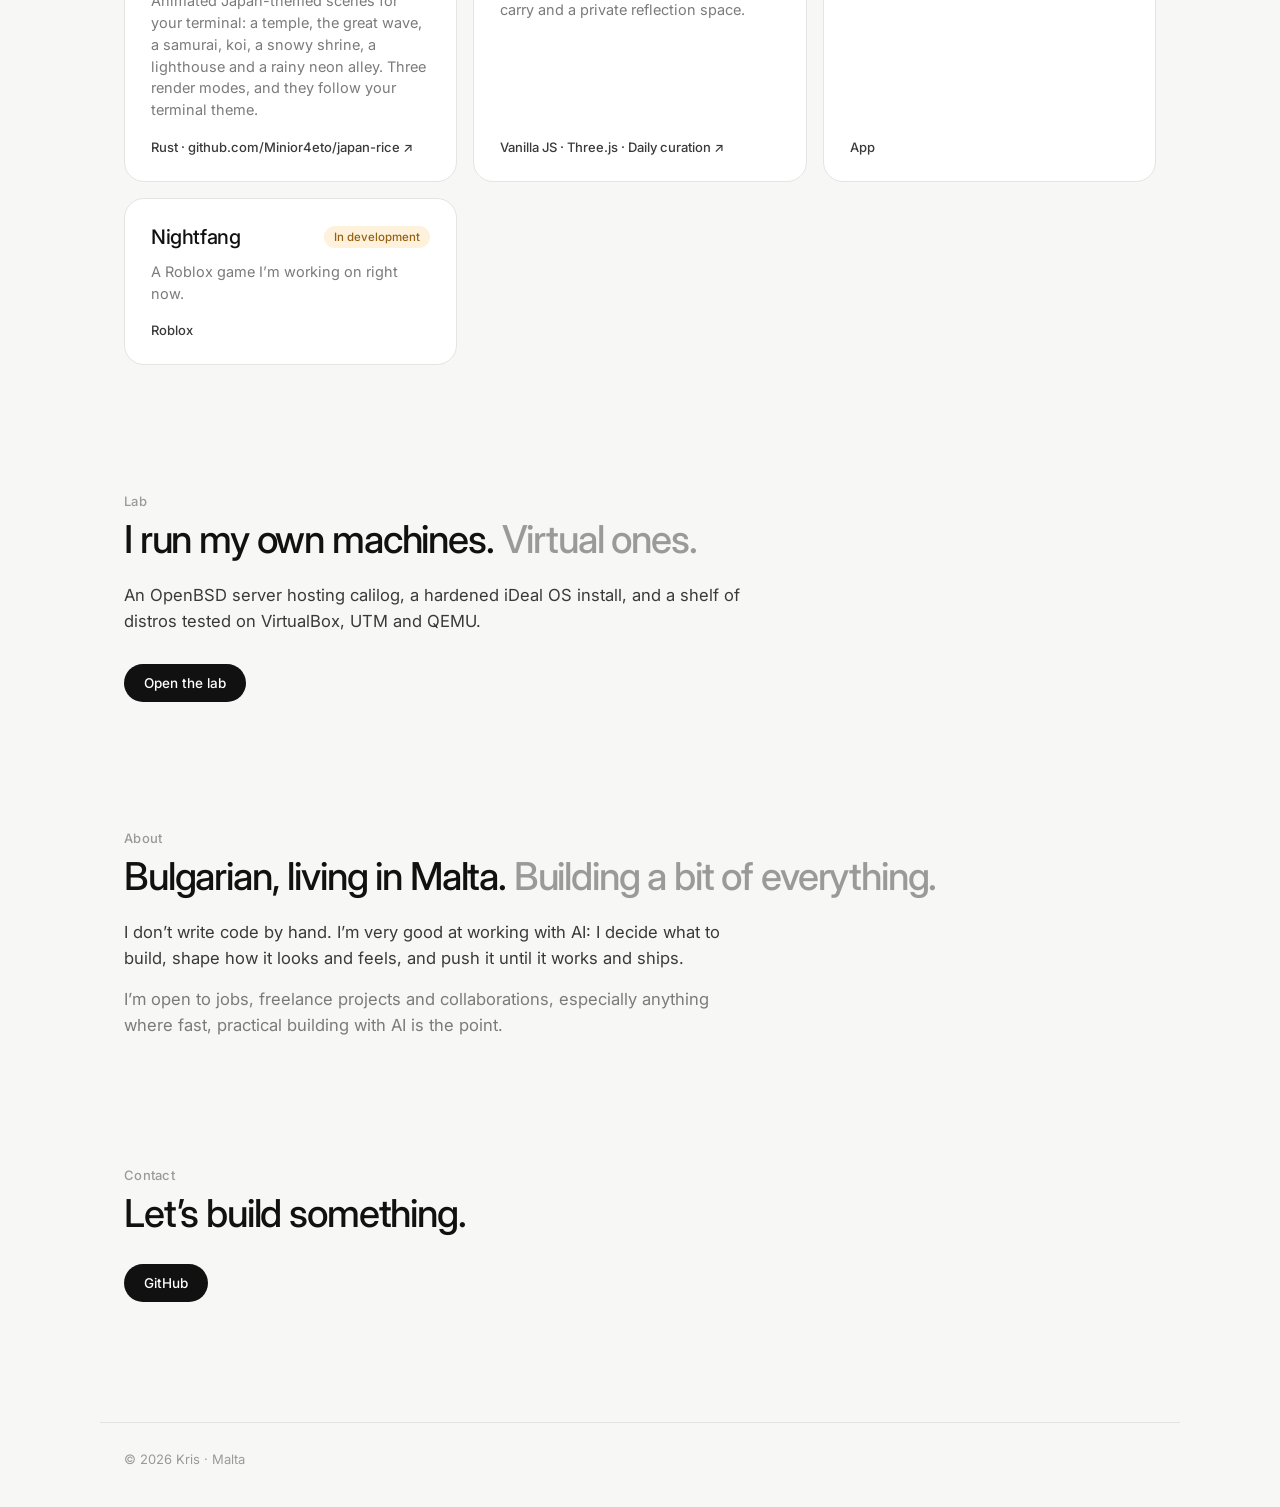
==== commit 5c80ae6d: "Link portfolio card to standalone Wanderspace" ====
--- a/index.html
+++ b/index.html
@@ -381,7 +381,7 @@
           <span class="meta">Rust · github.com/Minior4eto/japan-rice ↗</span>
         </a>
 
-        <a class="card" id="wanderspace" href="wanderspace/">
+        <a class="card" id="wanderspace" href="https://wanderspace.vercel.app/" target="_blank" rel="noopener">
           <img class="thumb" src="assets/wanderspace.svg" alt="Wanderspace — lavender particles on a dark field" loading="lazy" width="480" height="240" />
           <div class="card-top"><h3>Wanderspace</h3><span class="tag live">Live</span></div>
           <p>One philosophical YouTube video a day, under 25 minutes, with a question to carry and a private reflection space.</p>
